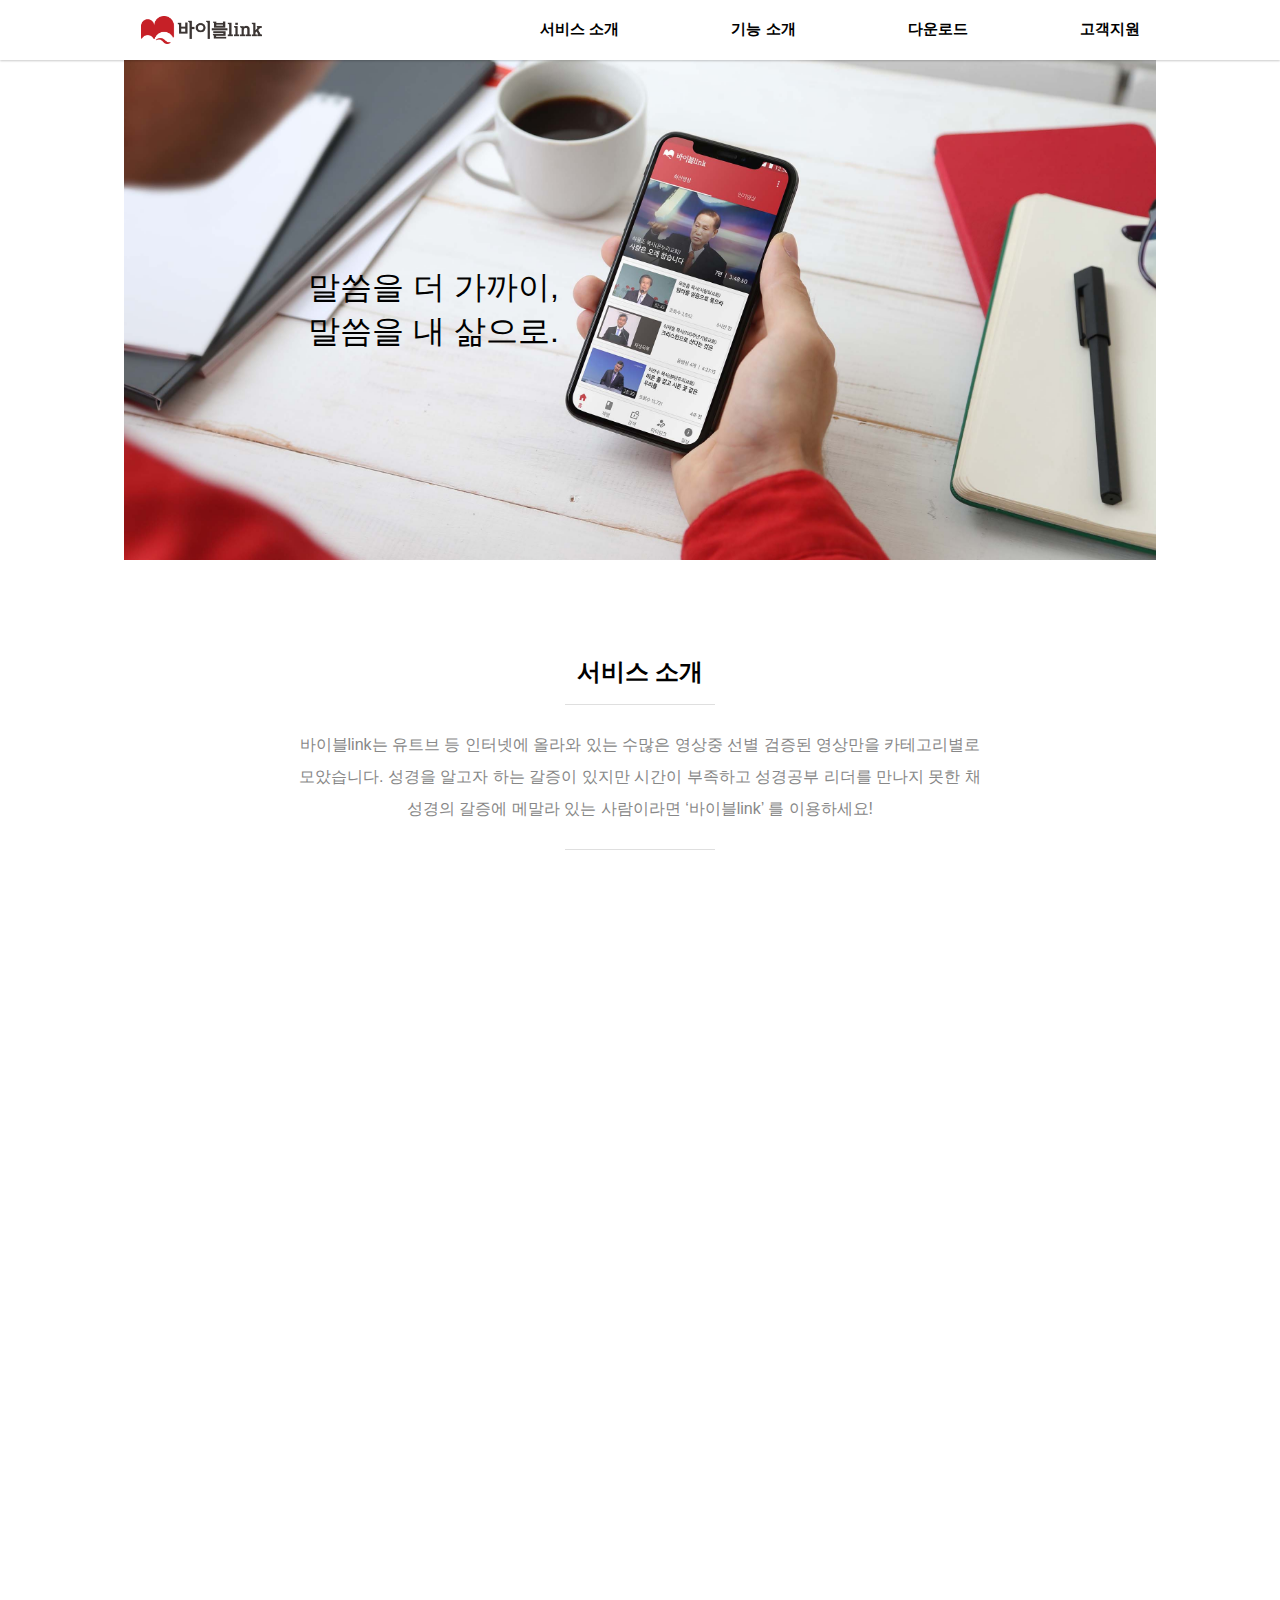
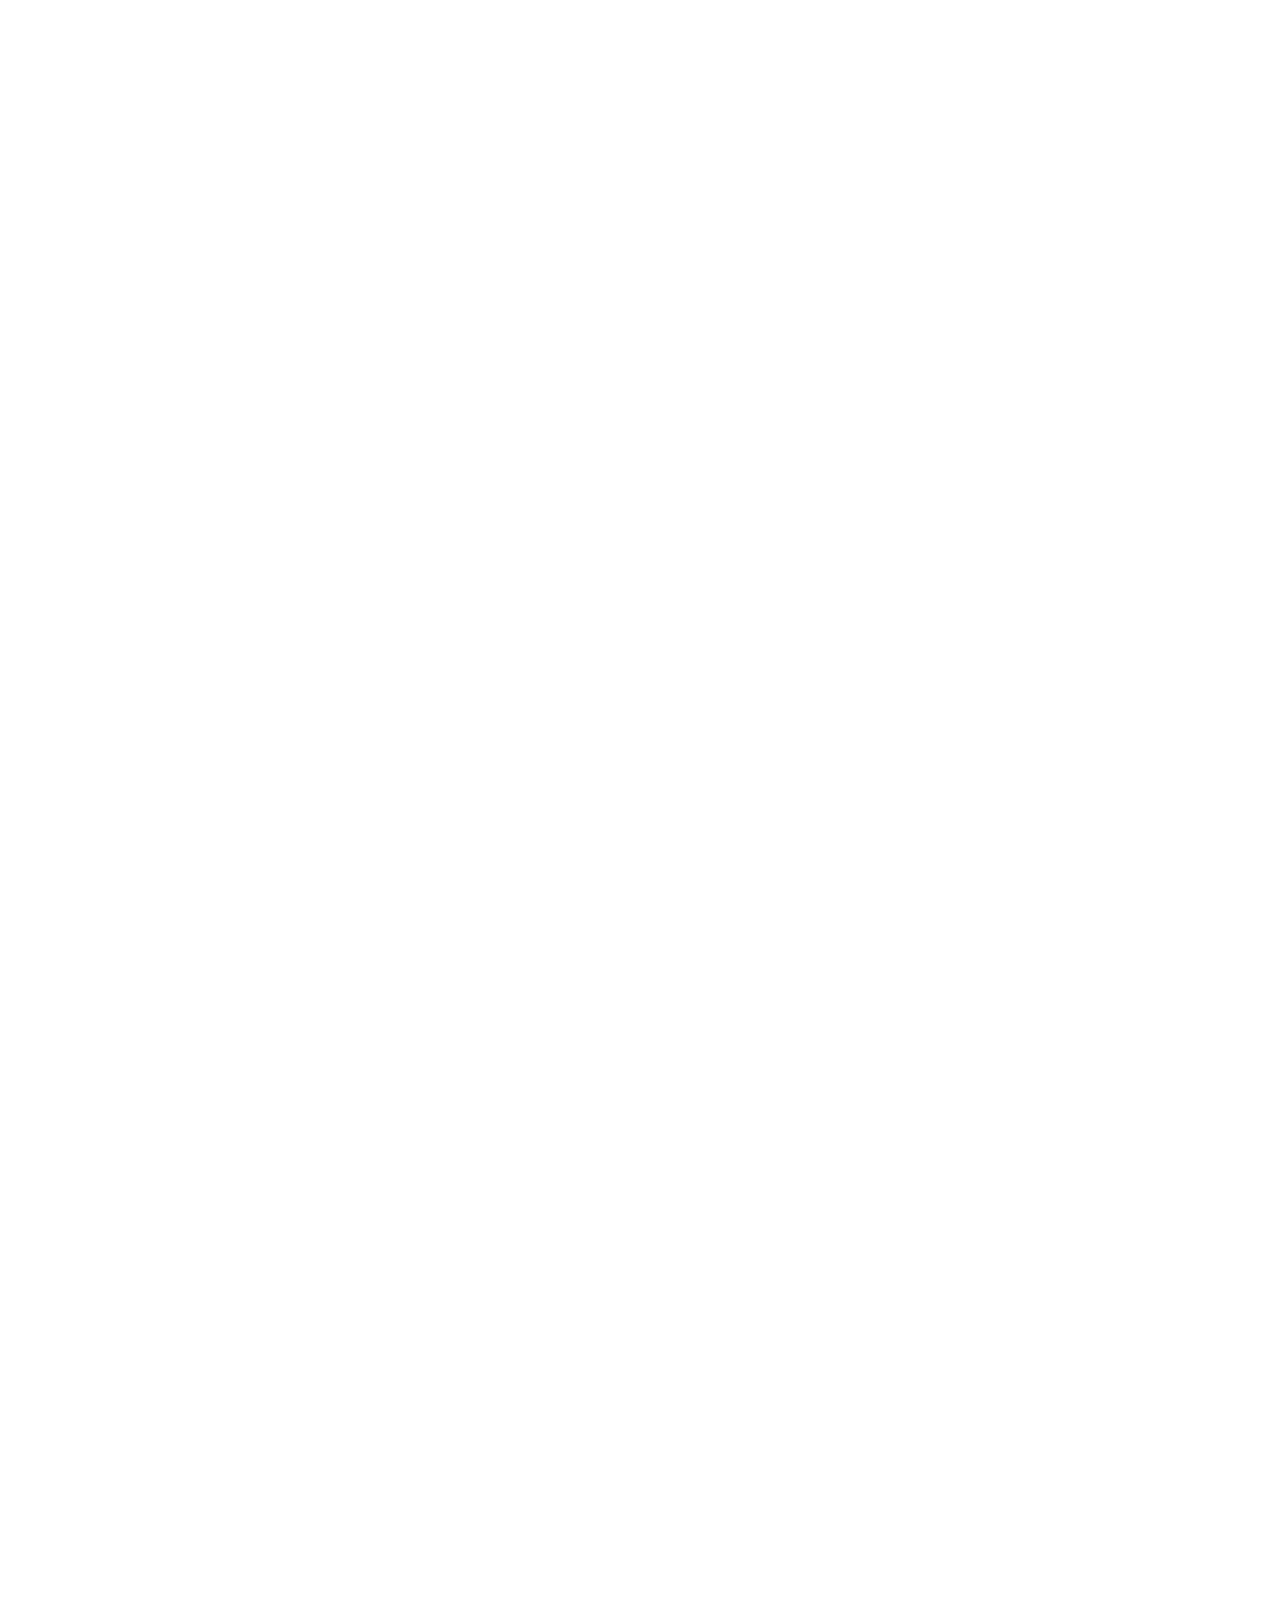
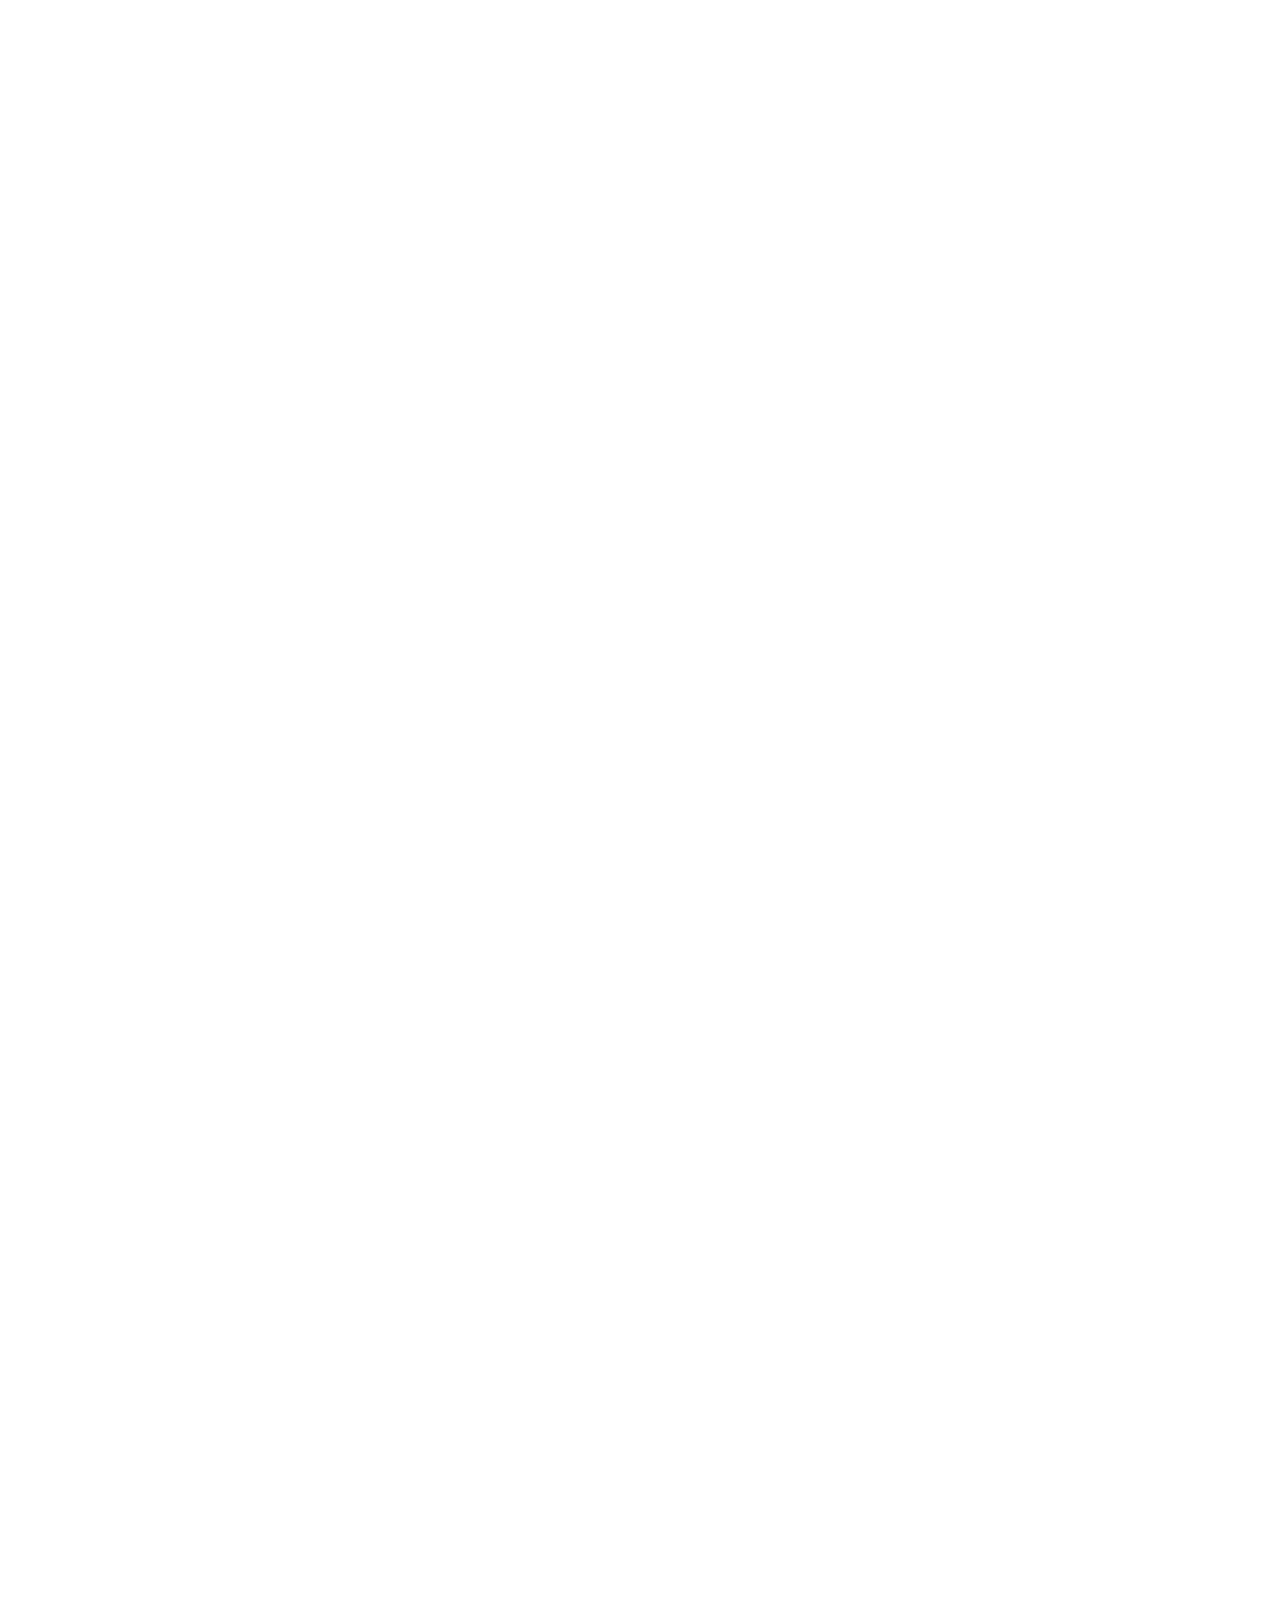
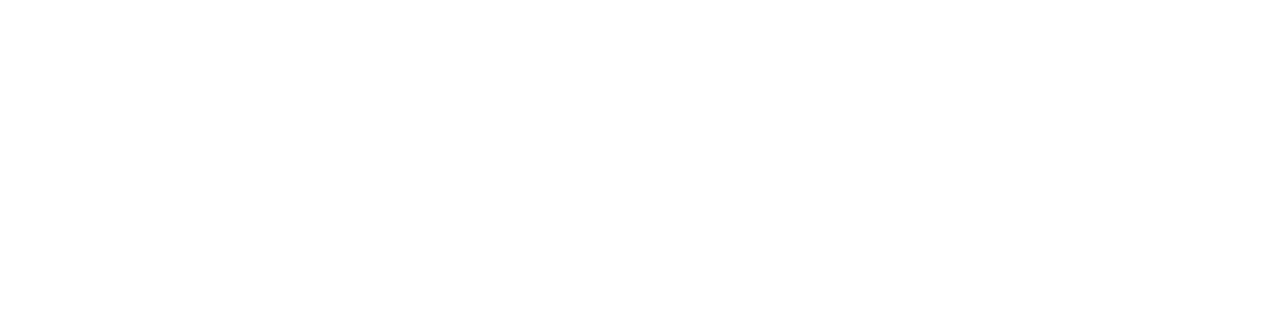
==== index.html @ bdcf8d93 "First Commit" ====
<!DOCTYPE html>
<html>
  <head>
    <meta charset="utf-8" />
    <meta http-equiv="X-UA-Compatible" content="IE=edge" />
    <title>BibleLink</title>
    <meta name="viewport" content="width=device-width, initial-scale=1" />
    <link rel="stylesheet" type="text/css" media="screen" href="res/main.css" />
    <script src="res/main.js"></script>
  </head>

  <body>
    <header>
      <nav>
        <div class="nav">
          <div class="logo-wrapper">
            <a href="index.html">
              <div class="logo"></div>
            </a>
          </div>
          <div class="menu-wrapper">
            <a href="#intr-title">
              <div class="tm m-intro">서비스 소개</div>
            </a>
            <a href="#fc-title">
              <div class="tm m-func">기능 소개</div>
            </a>
            <a href="#dn-title">
              <div class="tm m-down">다운로드</div>
            </a>
            <a href="#ft-container">
              <div class="tm m-sup">고객지원</div>
            </a>
          </div>
        </div>
      </nav>
    </header>
    <div class="bg-container">
      <div class="bg-symbol"></div>
      <div class="bg-type1"></div>
      <div class="bg-type2"></div>

      <main>
        <div class="space-nav"></div>
        <div id="sec-a">
          <div class="intr-img">
            <h1 class="main-msg">말씀을 더 가까이,<br />말씀을 내 삶으로.</h1>
          </div>
          <div class="intr-container">
            <h4 id="intr-title">서비스 소개</h4>
            <div class="line"></div>
            <p class="intr-dsc">
              바이블link는 유트브 등 인터넷에 올라와 있는 수많은 영상중 선별
              검증된 영상만을 카테고리별로 모았습니다. 성경을 알고자 하는 갈증이
              있지만 시간이 부족하고 성경공부 리더를 만나지 못한 채 성경의
              갈증에 메말라 있는 사람이라면 ‘바이블link’ 를 이용하세요!
            </p>
            <div class="line"></div>
          </div>
        </div>
        <div id="sec-b">
          <h4 id="fc-title">기능 소개</h4>
          <div class="line"></div>
          <div class="feat f-right">
            <div class="img-box left">
              <div class="img-wrapper">
                <div class="f1-img1"></div>
                <div class="f1-img2"></div>
              </div>
            </div>
            <div class="txt-box right">
              <div class="txt-wrapper">
                <h2 class="f-title">최신/인기 강좌</h2>
                <p class="f-dsc">
                  인기강좌와 추천강좌로<br />
                  관심 속 강좌를 한눈에 확인하세요!
                </p>
              </div>
            </div>
          </div>
          <div class="feat f-left">
            <div class="img-box right">
              <div class="img-wrapper">
                <div class="f2-img1"></div>
                <div class="f2-img2"></div>
              </div>
            </div>
            <div class="txt-box left">
              <div class="txt-wrapper">
                <h2 class="f-title">책별 강좌</h2>
                <p class="f-dsc">
                  나눠져 있던 강좌들을 책별 강좌를 통해<br />
                  조금 더 조직화된 방법으로 시청해 보세요!
                </p>
              </div>
            </div>
          </div>
          <div class="feat f-right">
            <div class="img-box left">
              <div class="img-wrapper">
                <div class="f3-img1"></div>
                <div class="f3-img2"></div>
              </div>
            </div>
            <div class="txt-box right">
              <div class="txt-wrapper">
                <h2 class="f-title">추천 도서</h2>
                <p class="f-dsc">
                  바이블link가 자신있게 추천하는 도서!<br />
                  더 깊고, 진한 묵상의 도구를 만나보세요.
                </p>
              </div>
            </div>
          </div>
          <div class="feat f-left">
            <div class="img-box right">
              <div class="img-wrapper">
                <div class="f4-img1"></div>
                <div class="f4-img2"></div>
              </div>
            </div>
            <div class="txt-box left">
              <div class="txt-wrapper">
                <h2 class="f-title">마이링크</h2>
                <p class="f-dsc">
                  내가 담은 강좌, 좋아하는 강좌, 시청했던 강좌.<br />
                  마이링크를 통해 체계적으로 관리하세요!
                </p>
              </div>
            </div>
          </div>
          <div class="feat f-right">
            <div class="img-box left">
              <div class="img-wrapper">
                <div class="f5-img1"></div>
                <div class="f5-img2"></div>
              </div>
            </div>
            <div class="txt-box right">
              <div class="txt-wrapper">
                <h2 class="f-title">행사·이벤트</h2>
                <p class="f-dsc">
                  정보에 게시되는 행사와 이벤트를 통해<br />
                  나눔과 섬김의 실천에 동참해 보세요!
                </p>
              </div>
            </div>
          </div>
        </div>
        <div id="sec-c">
          <div class="sc-container">
            <h4 id="dn-title">다운로드</h4>
            <div class="line"></div>
            <p class="dn-dsc">
              안드로이드폰 플레이스토어와 아이폰 앱스토어에서 바이블link를
              다운받으세요!
            </p>
            <div class="dn-btn-wrapper">
              <a class="dn-btn1" href=""></a>
              <a class="dn-btn2" href="#"></a>
            </div>
          </div>
        </div>
      </main>
      <footer>
        <div id="ft-container">
          <p class="copyright">
            © 2019 Biblelink Corporation. All rights reserved.
          </p>
          <div class="mn-policy">
            <a class="fmn security" href="#">보안</a>
            <a class="fmn leegal" href="#">법적 고지</a>
            <a class="fmn arivate" href="#">개인정보 보호</a>
          </div>
        </div>
      </footer>
    </div>
  </body>
</html>
---- res/main.css ----
* {
  margin: 0;
  padding: 0;
}

html,
body {
  overflow-x: hidden;
  width: 100vw;
  min-width: 320px;
  height: 100%;
  font-family: sans-serif;
  scroll-behavior: smooth;
}

div {
  display: block;
}

header {
  position: fixed;
  background-color: white;
  top: 0;
  right: 0;
  left: 0;
  z-index: 9999;
  display: block;
  margin: 0;
  width: 100%;
  height: auto;
}

nav {
  margin: 0 auto;
  max-width: 1032px;
  background-color: white;
}

main {
  display: block;
  margin: 0 auto;
  max-width: 1032px;
}

footer {
  max-width: 1032px;
  margin: 0 auto;
  height: 150px;
}

h4 {
  font-size: 1.5rem;
  font-weight: 800;
  text-align: center;
}

h2 {
  font-size: 1.8rem;
  font-weight: 400;
  text-align: center;
}

h1 {
  font-size: 2rem;
  font-weight: 100;
  text-align: center;
}

p {
  font-size: 1rem;
  text-align: center;
  color: #878787;
}

a {
  text-decoration: none;
  color: black;
}

@media screen and (min-width: 1071px) {
  header {
    box-shadow: 0px 1px 2px #00000035;
  }

  .bg-container {
    perspective: 1px;
    width: 100vw;
    overflow-x: hidden;
  }

  .nav {
    margin: 0 auto;
    display: flex;
    -webkit-box-pack: justify;
    -ms-flex-pack: justify;
    justify-content: center;
    height: 60px;
    width: 1000px;
    padding: 0 16px;
  }

  .logo-wrapper {
    width: 40%;
    padding: 16px 0;
  }

  .logo {
    height: 28px;
    background-image: url("../img/logo_hor.png");
    background-size: contain;
    background-repeat: no-repeat;
  }

  .menu-wrapper {
    display: flex;
    -webkit-box-pack: justify;
    -ms-flex-pack: justify;
    justify-content: space-between;
    width: 60%;
    height: 60px;
  }

  .tm {
    display: inline-block;
    padding: 20px 0;
    position: relative;
    font-size: 15px;
    font-weight: bold;
    color: black;
    z-index: 1;
  }

  .space-nav {
    box-sizing: border-box;
    border-top-width: 0px;
    padding-bottom: 0px;
    border-bottom-width: 6px;
    padding-top: 60px;
    height: auto;
  }

  .intr-img {
    display: flex;
    flex-direction: column;
    justify-content: center;
    background-image: url("../img/img_intro.jpg");
    background-position: center center;
    background-size: cover;
    background-repeat: no-repeat;
    width: 100%;
    height: 500px;
    z-index: -1;
  }

  .line {
    text-align: center;
    margin: 0 auto;
    width: 150px;
    height: 1px;
    background-color: #dfdfdf;
  }

  .main-msg {
    margin: 0 40% 0 0;
  }

  .intr-container {
    padding: 80px 0 150px;
    width: 100%;
    height: auto;
  }

  #intr-title {
    padding: 16px;
    font-size: 1.5rem;
  }

  .intr-dsc {
    color: #878787;
    max-width: 700px;
    width: 70%;
    margin: 0 auto;
    padding: 24px;
    line-height: 2rem;
  }

  #fc-title {
    padding: 16px;
    font-size: 1.5rem;
  }

  .feat {
    display: block;
    margin-bottom: 120px;
    padding: 0 60px;
    height: 500px;
  }

  .right {
    float: right;
  }

  .left {
    float: left;
  }

  .img-box {
    display: block;
    margin: 0 auto;
    padding-top: 24px;
    height: auto;
    width: 60%;
  }

  .img-wrapper {
    margin: 0 auto;
    display: -webkit-box;
    display: -ms-flexbox;
    display: flex;
    -webkit-box-orient: horizontal;
    -webkit-box-direction: normal;
    -ms-flex-direction: row;
    flex-direction: row;
    -ms-flex-wrap: wrap;
    flex-wrap: wrap;
    width: 90%;
  }

  .txt-box {
    display: flex;
    flex-direction: column;
    justify-content: center;
    width: 40%;
    height: 500px;
  }

  .txt-wrapper {
    width: 100%;
  }

  .f-title {
    width: 100%;
    font-size: 1.8rem;
    padding: 120px 0 8px;
  }

  .f-dsc {
    width: 100%;
    padding: 8px 0;
    line-height: 1.6rem;
  }

  .f1-img1 {
    background-image: url("../img/f1_img1.png");
    background-repeat: no-repeat;
    background-position: center center;
    background-size: contain;
    height: 500px;
    width: 50%;
    -webkit-filter: drop-shadow(0px 20px 15px #00000025);
    filter: drop-shadow(0px 20px 15px #00000025);
  }

  .f1-img2 {
    background-image: url("../img/f1_img2.png");
    background-repeat: no-repeat;
    background-position: center center;
    background-size: contain;
    height: 500px;
    width: 50%;
    -webkit-filter: drop-shadow(0px 20px 15px #00000025);
    filter: drop-shadow(0px 20px 15px #00000025);
  }

  .f2-img1 {
    background-image: url("../img/f2_img1.png");
    background-repeat: no-repeat;
    background-position: center center;
    background-size: contain;
    height: 500px;
    width: 50%;
    -webkit-filter: drop-shadow(0px 20px 15px #00000025);
    filter: drop-shadow(0px 20px 15px #00000025);
  }

  .f2-img2 {
    background-image: url("../img/f2_img2.png");
    background-repeat: no-repeat;
    background-position: center center;
    background-size: contain;
    height: 500px;
    width: 50%;
    -webkit-filter: drop-shadow(0px 20px 15px #00000025);
    filter: drop-shadow(0px 20px 15px #00000025);
  }

  .f3-img1 {
    background-image: url("../img/f3_img1.png");
    background-repeat: no-repeat;
    background-position: center center;
    background-size: contain;
    height: 500px;
    width: 50%;
    -webkit-filter: drop-shadow(0px 20px 15px #00000025);
    filter: drop-shadow(0px 20px 15px #00000025);
  }

  .f3-img2 {
    background-image: url("../img/f3_img2.png");
    background-repeat: no-repeat;
    background-position: center center;
    background-size: contain;
    height: 500px;
    width: 50%;
    -webkit-filter: drop-shadow(0px 20px 15px #00000025);
    filter: drop-shadow(0px 20px 15px #00000025);
  }

  .f4-img1 {
    background-image: url("../img/f4_img1.png");
    background-repeat: no-repeat;
    background-position: center center;
    background-size: contain;
    height: 500px;
    width: 50%;
    -webkit-filter: drop-shadow(0px 20px 15px #00000025);
    filter: drop-shadow(0px 20px 15px #00000025);
  }

  .f4-img2 {
    background-image: url("../img/f4_img2.png");
    background-repeat: no-repeat;
    background-position: center center;
    background-size: contain;
    height: 500px;
    width: 50%;
    -webkit-filter: drop-shadow(0px 20px 15px #00000025);
    filter: drop-shadow(0px 20px 15px #00000025);
  }

  .f5-img1 {
    background-image: url("../img/f5_img1.png");
    background-repeat: no-repeat;
    background-position: center center;
    background-size: contain;
    height: 500px;
    width: 50%;
    -webkit-filter: drop-shadow(0px 20px 15px #00000025);
    filter: drop-shadow(0px 20px 15px #00000025);
  }

  .f5-img2 {
    background-image: url("../img/f5_img2.png");
    background-repeat: no-repeat;
    background-position: center center;
    background-size: contain;
    height: 500px;
    width: 50%;
    -webkit-filter: drop-shadow(0px 20px 15px #00000025);
    filter: drop-shadow(0px 20px 15px #00000025);
  }

  #sec-c {
    display: flex;
    flex-direction: column;
    justify-content: center;
    background-image: url("../img/img_dn.jpg");
    background-position: center center;
    background-size: cover;
    background-repeat: no-repeat;
    width: 100%;
    height: 800px;
    z-index: -1;
  }

  .sc-container {
    width: 100%;
    height: auto;
  }

  #dn-title {
    padding: 16px;
  }

  .dn-dsc {
    padding: 24px;
  }

  .dn-btn-wrapper {
    display: -webkit-box;
    display: -ms-flexbox;
    display: flex;
    -webkit-box-orient: horizontal;
    -webkit-box-direction: normal;
    -ms-flex-direction: row;
    flex-direction: row;
    -ms-flex-wrap: wrap;
    flex-wrap: wrap;
    padding: 16px;
    justify-content: center;
  }

  .dn-btn1 {
    background-image: url("../img/btn_dnapp_android.png");
    background-position: center center;
    background-size: contain;
    background-repeat: no-repeat;
    width: 180px;
    height: 54px;
    margin: 12px;
  }

  .dn-btn2 {
    background-image: url("../img/btn_dnapp_ios.png");
    background-position: center center;
    background-size: contain;
    background-repeat: no-repeat;
    width: 180px;
    height: 54px;
    margin: 12px;
  }

  #ft-container {
    margin: 0 auto;
    display: -webkit-box;
    display: -ms-flexbox;
    display: flex;
    -webkit-box-orient: horizontal;
    -webkit-box-direction: normal;
    -ms-flex-direction: row;
    flex-direction: row;
    -ms-flex-wrap: wrap;
    flex-wrap: wrap;
    margin: 16px;
  }

  .copyright {
    width: 50%;
    text-align: left;
    font-size: 0.8rem;
  }

  .mn-policy {
    display: -webkit-box;
    display: -ms-flexbox;
    display: flex;
    justify-content: flex-end;
    -webkit-box-orient: horizontal;
    -webkit-box-direction: normal;
    -ms-flex-direction: row;
    flex-direction: row;
    -ms-flex-wrap: wrap;
    flex-wrap: wrap;
    width: 50%;
  }

  .mn-policy > a {
    text-decoration: none;
    color: #878787;
  }

  .fmn {
    margin: 0 0 0 50px;
    font-size: 0.8rem;
  }

  .bg-symbol {
    position: absolute;
    top: 900px;
    left: -12%;
    background-image: url("../img/bg_symbol.png");
    background-position: center center;
    background-size: contain;
    background-repeat: no-repeat;
    width: 100%;
    height: 80vh;
  }

  .bg-type1 {
    position: absolute;
    top: 2200px;
    right: -5%;
    background-image: url("../img/bg_type1.png");
    background-position: center center;
    background-size: contain;
    background-repeat: no-repeat;
    width: 80%;
    height: 35vh;
  }

  .bg-type2 {
    position: absolute;
    top: 3270px;
    left: 0;
    background-image: url("../img/bg_type2.png");
    background-position: center center;
    background-size: contain;
    background-repeat: no-repeat;
    width: 60%;
    height: 30vh;
  }
}

@media screen and (min-width: 761px) and (max-width: 1070px) {
  header {
    box-shadow: 0px 1px 2px #00000035;
  }

  .bg-container {
    perspective: 1px;
    width: 100vw;
    overflow-x: hidden;
  }

  .nav {
    display: flex;
    -webkit-box-pack: justify;
    -ms-flex-pack: justify;
    height: 60px;
    width: 95vw;
    padding: 0 16px;
  }

  .logo-wrapper {
    width: 40%;
    padding: 16px 0;
  }

  .logo {
    height: 28px;
    background-image: url("../img/logo_hor.png");
    background-size: contain;
    background-repeat: no-repeat;
  }

  .menu-wrapper {
    display: flex;
    -webkit-box-pack: justify;
    -ms-flex-pack: justify;
    justify-content: space-between;
    width: 60%;
    height: 60px;
  }

  .tm {
    display: inline-block;
    padding: 21px 0;
    position: relative;
    font-size: 13px;
    font-weight: bold;
    color: black;
    z-index: 1;
  }

  .space-nav {
    box-sizing: border-box;
    border-top-width: 0px;
    padding-bottom: 0px;
    border-bottom-width: 6px;
    padding-top: 60px;
    height: auto;
  }

  .intr-img {
    display: flex;
    flex-direction: column;
    justify-content: center;
    background-image: url("../img/img_intro.jpg");
    background-position: center center;
    background-size: cover;
    background-repeat: no-repeat;
    width: 100%;
    height: 400px;
    z-index: -1;
  }

  .line {
    text-align: center;
    margin: 0 auto;
    width: 150px;
    height: 1px;
    background-color: #dfdfdf;
  }

  .main-msg {
    font-size: 1.75rem;
    margin: 0 40% 0 0;
  }

  .intr-container {
    padding: 60px 0 120px;
    width: 100%;
    height: auto;
  }

  #intr-title {
    padding: 16px;
    font-size: 1.3rem;
  }

  .intr-dsc {
    color: #878787;
    width: 70%;
    margin: 0 auto;
    padding: 24px;
    font-size: 0.95rem;
    line-height: 1.8rem;
  }

  #fc-title {
    padding: 24px 0 8px;
    font-size: 1.3rem;
  }

  .feat {
    display: block;
    margin-bottom: 30px;
    padding: 0 30px;
    height: 500px;
  }

  .right {
    float: right;
  }

  .left {
    float: left;
  }

  .img-box {
    display: block;
    margin: 0 auto;
    padding-top: 24px;
    height: auto;
    width: 55%;
  }

  .img-wrapper {
    margin: 0 auto;
    display: -webkit-box;
    display: -ms-flexbox;
    display: flex;
    -webkit-box-orient: horizontal;
    -webkit-box-direction: normal;
    -ms-flex-direction: row;
    flex-direction: row;
    -ms-flex-wrap: wrap;
    flex-wrap: wrap;
    width: 90%;
  }

  .txt-box {
    display: flex;
    flex-direction: column;
    justify-content: center;
    width: 45%;
    height: 500px;
  }

  .txt-wrapper {
    width: 100%;
  }

  .f-title {
    width: 100%;
    font-size: 1.65rem;
    padding: 60px 0 8px;
  }

  .f-dsc {
    width: 100%;
    font-size: 0.9rem;
    padding: 8px 0;
    line-height: 1.5rem;
  }

  .f1-img1 {
    background-image: url("../img/f1_img1.png");
    background-repeat: no-repeat;
    background-position: center center;
    background-size: contain;
    height: 400px;
    width: 50%;
    -webkit-filter: drop-shadow(0px 20px 15px #00000025);
    filter: drop-shadow(0px 20px 15px #00000025);
  }

  .f1-img2 {
    background-image: url("../img/f1_img2.png");
    background-repeat: no-repeat;
    background-position: center center;
    background-size: contain;
    height: 400px;
    width: 50%;
    -webkit-filter: drop-shadow(0px 20px 15px #00000025);
    filter: drop-shadow(0px 20px 15px #00000025);
  }

  .f2-img1 {
    background-image: url("../img/f2_img1.png");
    background-repeat: no-repeat;
    background-position: center center;
    background-size: contain;
    height: 400px;
    width: 50%;
    -webkit-filter: drop-shadow(0px 20px 15px #00000025);
    filter: drop-shadow(0px 20px 15px #00000025);
  }

  .f2-img2 {
    background-image: url("../img/f2_img2.png");
    background-repeat: no-repeat;
    background-position: center center;
    background-size: contain;
    height: 400px;
    width: 50%;
    -webkit-filter: drop-shadow(0px 20px 15px #00000025);
    filter: drop-shadow(0px 20px 15px #00000025);
  }

  .f3-img1 {
    background-image: url("../img/f3_img1.png");
    background-repeat: no-repeat;
    background-position: center center;
    background-size: contain;
    height: 400px;
    width: 50%;
    -webkit-filter: drop-shadow(0px 20px 15px #00000025);
    filter: drop-shadow(0px 20px 15px #00000025);
  }

  .f3-img2 {
    background-image: url("../img/f3_img2.png");
    background-repeat: no-repeat;
    background-position: center center;
    background-size: contain;
    height: 400px;
    width: 50%;
    -webkit-filter: drop-shadow(0px 20px 15px #00000025);
    filter: drop-shadow(0px 20px 15px #00000025);
  }

  .f4-img1 {
    background-image: url("../img/f4_img1.png");
    background-repeat: no-repeat;
    background-position: center center;
    background-size: contain;
    height: 400px;
    width: 50%;
    -webkit-filter: drop-shadow(0px 20px 15px #00000025);
    filter: drop-shadow(0px 20px 15px #00000025);
  }

  .f4-img2 {
    background-image: url("../img/f4_img2.png");
    background-repeat: no-repeat;
    background-position: center center;
    background-size: contain;
    height: 400px;
    width: 50%;
    -webkit-filter: drop-shadow(0px 20px 15px #00000025);
    filter: drop-shadow(0px 20px 15px #00000025);
  }

  .f5-img1 {
    background-image: url("../img/f5_img1.png");
    background-repeat: no-repeat;
    background-position: center center;
    background-size: contain;
    height: 400px;
    width: 50%;
    -webkit-filter: drop-shadow(0px 20px 15px #00000025);
    filter: drop-shadow(0px 20px 15px #00000025);
  }

  .f5-img2 {
    background-image: url("../img/f5_img2.png");
    background-repeat: no-repeat;
    background-position: center center;
    background-size: contain;
    height: 400px;
    width: 50%;
    -webkit-filter: drop-shadow(0px 20px 15px #00000025);
    filter: drop-shadow(0px 20px 15px #00000025);
  }

  #sec-c {
    display: flex;
    flex-direction: column;
    justify-content: center;
    background-image: url("../img/img_dn.jpg");
    background-position: center center;
    background-size: cover;
    background-repeat: no-repeat;
    width: 100%;
    height: 800px;
    z-index: -1;
  }

  .sc-container {
    width: 100%;
    height: auto;
  }

  #dn-title {
    padding: 16px;
    font-size: 1.3rem;
  }

  .dn-dsc {
    padding: 24px;
    font-size: 0.95rem;
  }

  .dn-btn-wrapper {
    display: -webkit-box;
    display: -ms-flexbox;
    display: flex;
    -webkit-box-orient: horizontal;
    -webkit-box-direction: normal;
    -ms-flex-direction: row;
    flex-direction: row;
    -ms-flex-wrap: wrap;
    flex-wrap: wrap;
    padding: 16px;
    justify-content: center;
  }

  .dn-btn1 {
    background-image: url("../img/btn_dnapp_android.png");
    background-position: center center;
    background-size: contain;
    background-repeat: no-repeat;
    width: 165px;
    height: 48px;
    margin: 9px;
  }

  .dn-btn2 {
    background-image: url("../img/btn_dnapp_ios.png");
    background-position: center center;
    background-size: contain;
    background-repeat: no-repeat;
    width: 165px;
    height: 48px;
    margin: 9px;
  }

  #ft-container {
    margin: 0 auto;
    display: -webkit-box;
    display: -ms-flexbox;
    display: flex;
    -webkit-box-orient: horizontal;
    -webkit-box-direction: normal;
    -ms-flex-direction: row;
    flex-direction: row;
    -ms-flex-wrap: wrap;
    flex-wrap: wrap;
    margin: 16px;
  }

  .copyright {
    width: 50%;
    text-align: left;
    font-size: 0.8rem;
  }

  .mn-policy {
    display: -webkit-box;
    display: -ms-flexbox;
    display: flex;
    justify-content: flex-end;
    -webkit-box-orient: horizontal;
    -webkit-box-direction: normal;
    -ms-flex-direction: row;
    flex-direction: row;
    -ms-flex-wrap: wrap;
    flex-wrap: wrap;
    width: 50%;
  }

  .mn-policy > a {
    text-decoration: none;
    color: #878787;
  }

  .fmn {
    margin: 0 0 0 50px;
    font-size: 0.8rem;
  }

  .bg-symbol {
    position: absolute;
    top: 750px;
    left: -12%;
    background-image: url("../img/bg_symbol.png");
    background-position: center center;
    background-size: contain;
    background-repeat: no-repeat;
    width: 100%;
    height: 70vh;
  }

  .bg-type1 {
    position: absolute;
    top: 1820px;
    right: -5%;
    background-image: url("../img/bg_type1.png");
    background-position: center center;
    background-size: contain;
    background-repeat: no-repeat;
    width: 80%;
    height: 35vh;
  }

  .bg-type2 {
    position: absolute;
    top: 2780px;
    left: 0;
    background-image: url("../img/bg_type2.png");
    background-position: center center;
    background-size: contain;
    background-repeat: no-repeat;
    width: 60%;
    height: 30vh;
  }
}

@media screen and (max-width: 760px) {
  body {
    width: 100vw;
    height: auto;
    overflow-x: hidden;
  }

  header {
    width: 100vw;
    box-shadow: 0px 1px 2px #00000035;
  }

  .bg-container {
    perspective: 1px;
    width: 100vw;
    overflow-x: hidden;
  }

  .nav {
    display: block;
    height: 44px;
    width: 100%;
    padding: 50px 0 0 0;
  }

  .logo-wrapper {
    position: absolute;
    display: block;
    width: 110px;
    top: 0;
    left: 50%;
    margin-left: -55px;
    padding: 20px 0 8px 0;
    text-align: center;
    z-index: 1;
  }

  .logo {
    height: 24px;
    background-image: url("../img/logo_hor.png");
    background-size: contain;
    background-repeat: no-repeat;
    background-position: center center;
  }

  .menu-wrapper {
    margin: 0 auto;
    display: flex;
    -webkit-box-pack: justify;
    -ms-flex-pack: justify;
    justify-content: space-around;
    width: 100%;
  }

  .tm {
    display: inline-block;
    padding: 12px 0;
    position: relative;
    font-size: 12px;
    font-weight: bold;
    color: black;
    z-index: 1;
  }

  .space-nav {
    box-sizing: border-box;
    border-top-width: 0px;
    padding-bottom: 0px;
    border-bottom-width: 6px;
    padding-top: 94px;
    height: auto;
  }

  .intr-img {
    display: flex;
    flex-direction: column;
    justify-content: center;
    background-image: url("../img/img_intro.jpg");
    background-position: 30%;
    background-size: cover;
    background-repeat: no-repeat;
    width: 100%;
    height: 300px;
    z-index: -1;
  }

  .main-msg {
    font-size: 1.2rem;
    margin: 0 40% 0 0;
  }

  .intr-container {
    padding: 60px 0;
    width: 100%;
    height: auto;
  }

  #intr-title {
    padding: 16px;
    font-size: 1.2rem;
  }

  .line {
    text-align: center;
    margin: 0 auto;
    width: 120px;
    height: 1px;
    background-color: #dfdfdf;
  }

  .intr-dsc {
    color: #878787;
    width: 65%;
    margin: 0 auto;
    padding: 24px;
    font-size: 0.8rem;
    line-height: 1.5rem;
  }

  #sec-b {
    padding: 60px 0;
  }

  #fc-title {
    padding: 16px;
    font-size: 1.2rem;
  }

  .img-box {
    display: flex;
    -webkit-box-pack: justify;
    -ms-flex-pack: justify;
    justify-content: center;
    padding-top: 24px;
    height: auto;
    width: 100%;
    margin-bottom: 30px;
  }

  .img-wrapper {
    display: -webkit-box;
    display: -ms-flexbox;
    display: flex;
    -webkit-box-orient: horizontal;
    -webkit-box-direction: normal;
    -ms-flex-direction: row;
    flex-direction: row;
    -ms-flex-wrap: wrap;
    flex-wrap: wrap;
    width: 90%;
  }

  .txt-box {
    margin-bottom: 70px;
  }

  .f-title {
    font-size: 1.5rem;
    display: block;
    padding: 24px 0 8px;
  }

  .f-dsc {
    font-size: 0.8rem;
    display: block;
    padding: 8px 0;
    line-height: 1.3rem;
  }

  .f1-img1 {
    background-image: url("../img/f1_img1.png");
    background-repeat: no-repeat;
    background-position: center center;
    background-size: contain;
    height: 360px;
    width: 50%;
    -webkit-filter: drop-shadow(0px 20px 15px #00000025);
    filter: drop-shadow(0px 20px 15px #00000025);
  }

  .f1-img2 {
    background-image: url("../img/f1_img2.png");
    background-repeat: no-repeat;
    background-position: center center;
    background-size: contain;
    height: 360px;
    width: 50%;
    -webkit-filter: drop-shadow(0px 20px 15px #00000025);
    filter: drop-shadow(0px 20px 15px #00000025);
  }

  .f2-img1 {
    background-image: url("../img/f2_img1.png");
    background-repeat: no-repeat;
    background-position: center center;
    background-size: contain;
    height: 360px;
    width: 50%;
    -webkit-filter: drop-shadow(0px 20px 15px #00000025);
    filter: drop-shadow(0px 20px 15px #00000025);
  }

  .f2-img2 {
    background-image: url("../img/f2_img2.png");
    background-repeat: no-repeat;
    background-position: center center;
    background-size: contain;
    height: 360px;
    width: 50%;
    -webkit-filter: drop-shadow(0px 20px 15px #00000025);
    filter: drop-shadow(0px 20px 15px #00000025);
  }

  .f3-img1 {
    background-image: url("../img/f3_img1.png");
    background-repeat: no-repeat;
    background-position: center center;
    background-size: contain;
    height: 360px;
    width: 50%;
    -webkit-filter: drop-shadow(0px 20px 15px #00000025);
    filter: drop-shadow(0px 20px 15px #00000025);
  }

  .f3-img2 {
    background-image: url("../img/f3_img2.png");
    background-repeat: no-repeat;
    background-position: center center;
    background-size: contain;
    height: 360px;
    width: 50%;
    -webkit-filter: drop-shadow(0px 20px 15px #00000025);
    filter: drop-shadow(0px 20px 15px #00000025);
  }

  .f4-img1 {
    background-image: url("../img/f4_img1.png");
    background-repeat: no-repeat;
    background-position: center center;
    background-size: contain;
    height: 360px;
    width: 50%;
    -webkit-filter: drop-shadow(0px 20px 15px #00000025);
    filter: drop-shadow(0px 20px 15px #00000025);
  }

  .f4-img2 {
    background-image: url("../img/f4_img2.png");
    background-repeat: no-repeat;
    background-position: center center;
    background-size: contain;
    height: 360px;
    width: 50%;
    -webkit-filter: drop-shadow(0px 20px 15px #00000025);
    filter: drop-shadow(0px 20px 15px #00000025);
  }

  .f5-img1 {
    background-image: url("../img/f5_img1.png");
    background-repeat: no-repeat;
    background-position: center center;
    background-size: contain;
    height: 360px;
    width: 50%;
    -webkit-filter: drop-shadow(0px 20px 15px #00000025);
    filter: drop-shadow(0px 20px 15px #00000025);
  }

  .f5-img2 {
    background-image: url("../img/f5_img2.png");
    background-repeat: no-repeat;
    background-position: center center;
    background-size: contain;
    height: 360px;
    width: 50%;
    -webkit-filter: drop-shadow(0px 20px 15px #00000025);
    filter: drop-shadow(0px 20px 15px #00000025);
  }

  #sec-c {
    display: flex;
    flex-direction: column;
    justify-content: center;
    align-items: center;
    background-image: url("../img/img_dn.jpg");
    background-position: center center;
    background-size: cover;
    background-repeat: no-repeat;
    width: 100%;
    height: 800px;
    z-index: -1;
  }

  .sc-container {
    width: 100%;
    height: auto;
  }

  #dn-title {
    padding: 16px;
    font-size: 1.2rem;
  }

  .dn-dsc {
    font-size: 0.8rem;
    padding: 24px 50px;
  }

  .dn-btn-wrapper {
    display: -webkit-box;
    display: -ms-flexbox;
    display: flex;
    -webkit-box-orient: vertical;
    -webkit-box-direction: normal;
    -ms-flex-direction: column;
    flex-direction: column;
    -ms-flex-wrap: wrap;
    flex-wrap: wrap;
    padding: 8px 0 0;
    align-items: center;
  }

  .dn-btn1 {
    background-image: url("../img/btn_dnapp_android.png");
    background-position: center center;
    background-size: contain;
    background-repeat: no-repeat;
    width: 150px;
    height: 44px;
    margin: 6px;
  }

  .dn-btn2 {
    background-image: url("../img/btn_dnapp_ios.png");
    background-position: center center;
    background-size: contain;
    background-repeat: no-repeat;
    width: 150px;
    height: 44px;
    margin: 6px;
  }

  #ft-container {
    margin: 0 auto;
    display: -webkit-box;
    display: -ms-flexbox;
    display: flex;
    -webkit-box-orient: vertical;
    -webkit-box-direction: normal;
    -ms-flex-direction: column;
    flex-direction: column;
    -ms-flex-wrap: wrap;
    flex-wrap: wrap;
    margin: 16px;
  }

  .copyright {
    width: 100%;
    text-align: center;
    font-size: 0.8rem;
  }

  .mn-policy {
    display: -webkit-box;
    display: -ms-flexbox;
    display: flex;
    justify-content: center;
    -webkit-box-orient: horizontal;
    -webkit-box-direction: normal;
    -ms-flex-direction: row;
    flex-direction: row;
    -ms-flex-wrap: wrap;
    flex-wrap: wrap;
    width: 100%;
  }

  .mn-policy > a {
    text-decoration: none;
    color: #878787;
  }

  .fmn {
    margin: 8px 12px;
    font-size: 0.8rem;
  }

  .bg-symbol {
    position: absolute;
    top: 450px;
    left: -80%;
    background-image: url("../img/bg_symbol.png");
    background-position: center center;
    background-size: contain;
    background-repeat: no-repeat;
    width: 200%;
    height: 60vh;
  }

  .bg-type1 {
    position: absolute;
    top: 1850px;
    right: -20%;
    background-image: url("../img/bg_type1.png");
    background-position: center center;
    background-size: contain;
    background-repeat: no-repeat;
    width: 120%;
    height: 70vh;
  }

  .bg-type2 {
    position: absolute;
    top: 3080px;
    left: -5%;
    background-image: url("../img/bg_type2.png");
    background-position: center center;
    background-size: contain;
    background-repeat: no-repeat;
    width: 100%;
    height: 60vh;
  }
}
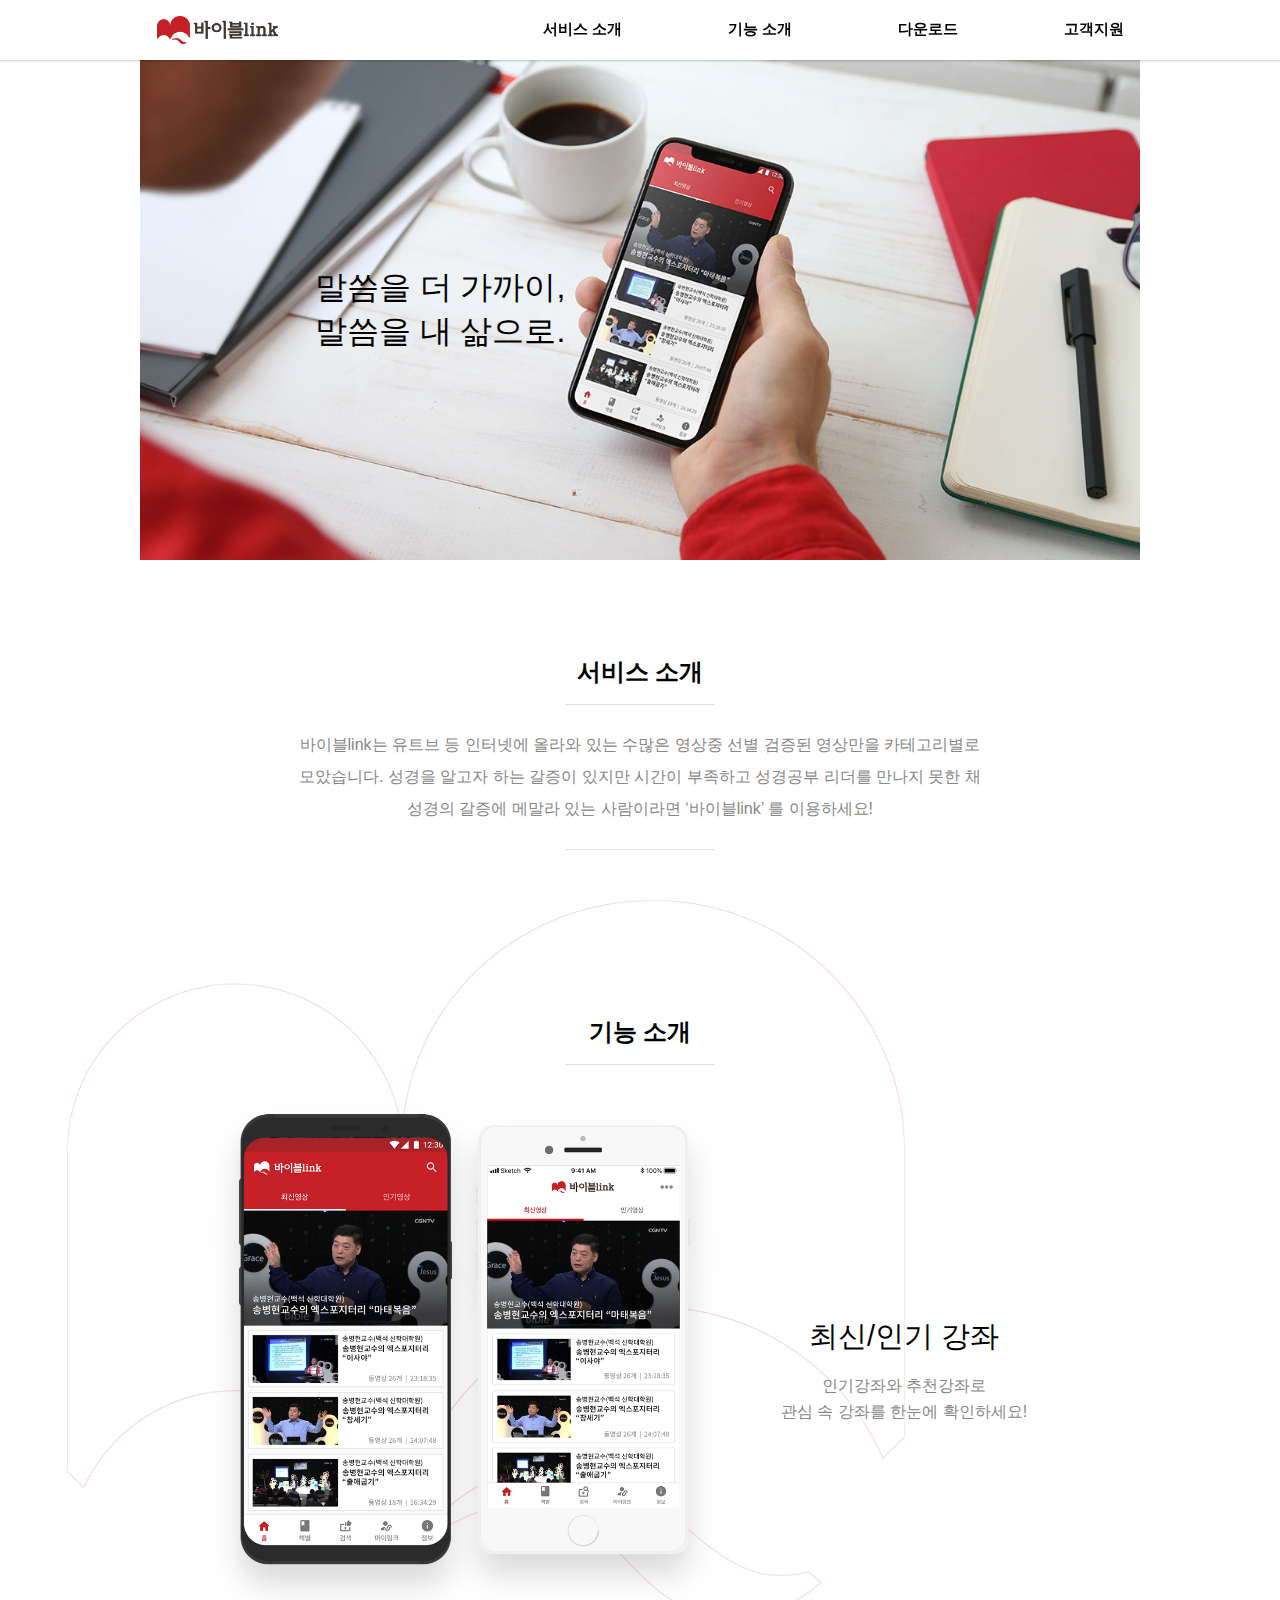
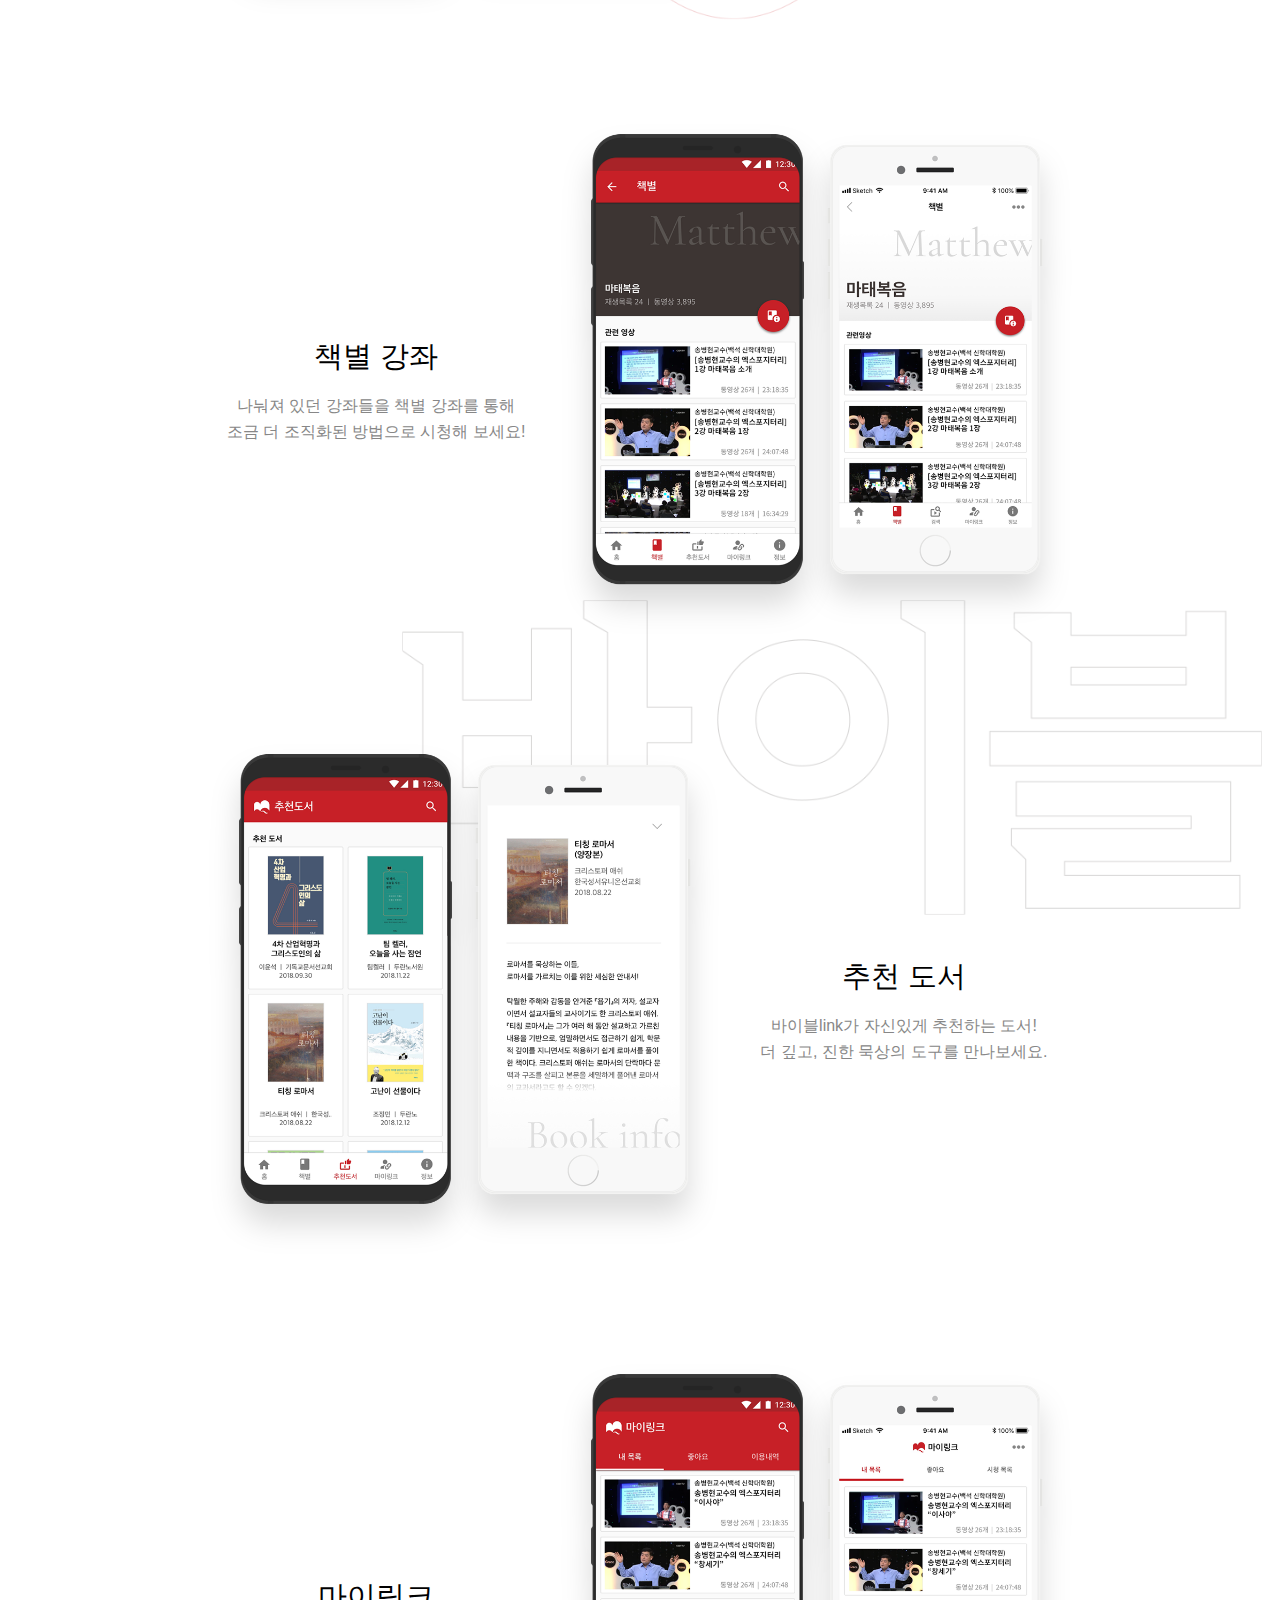
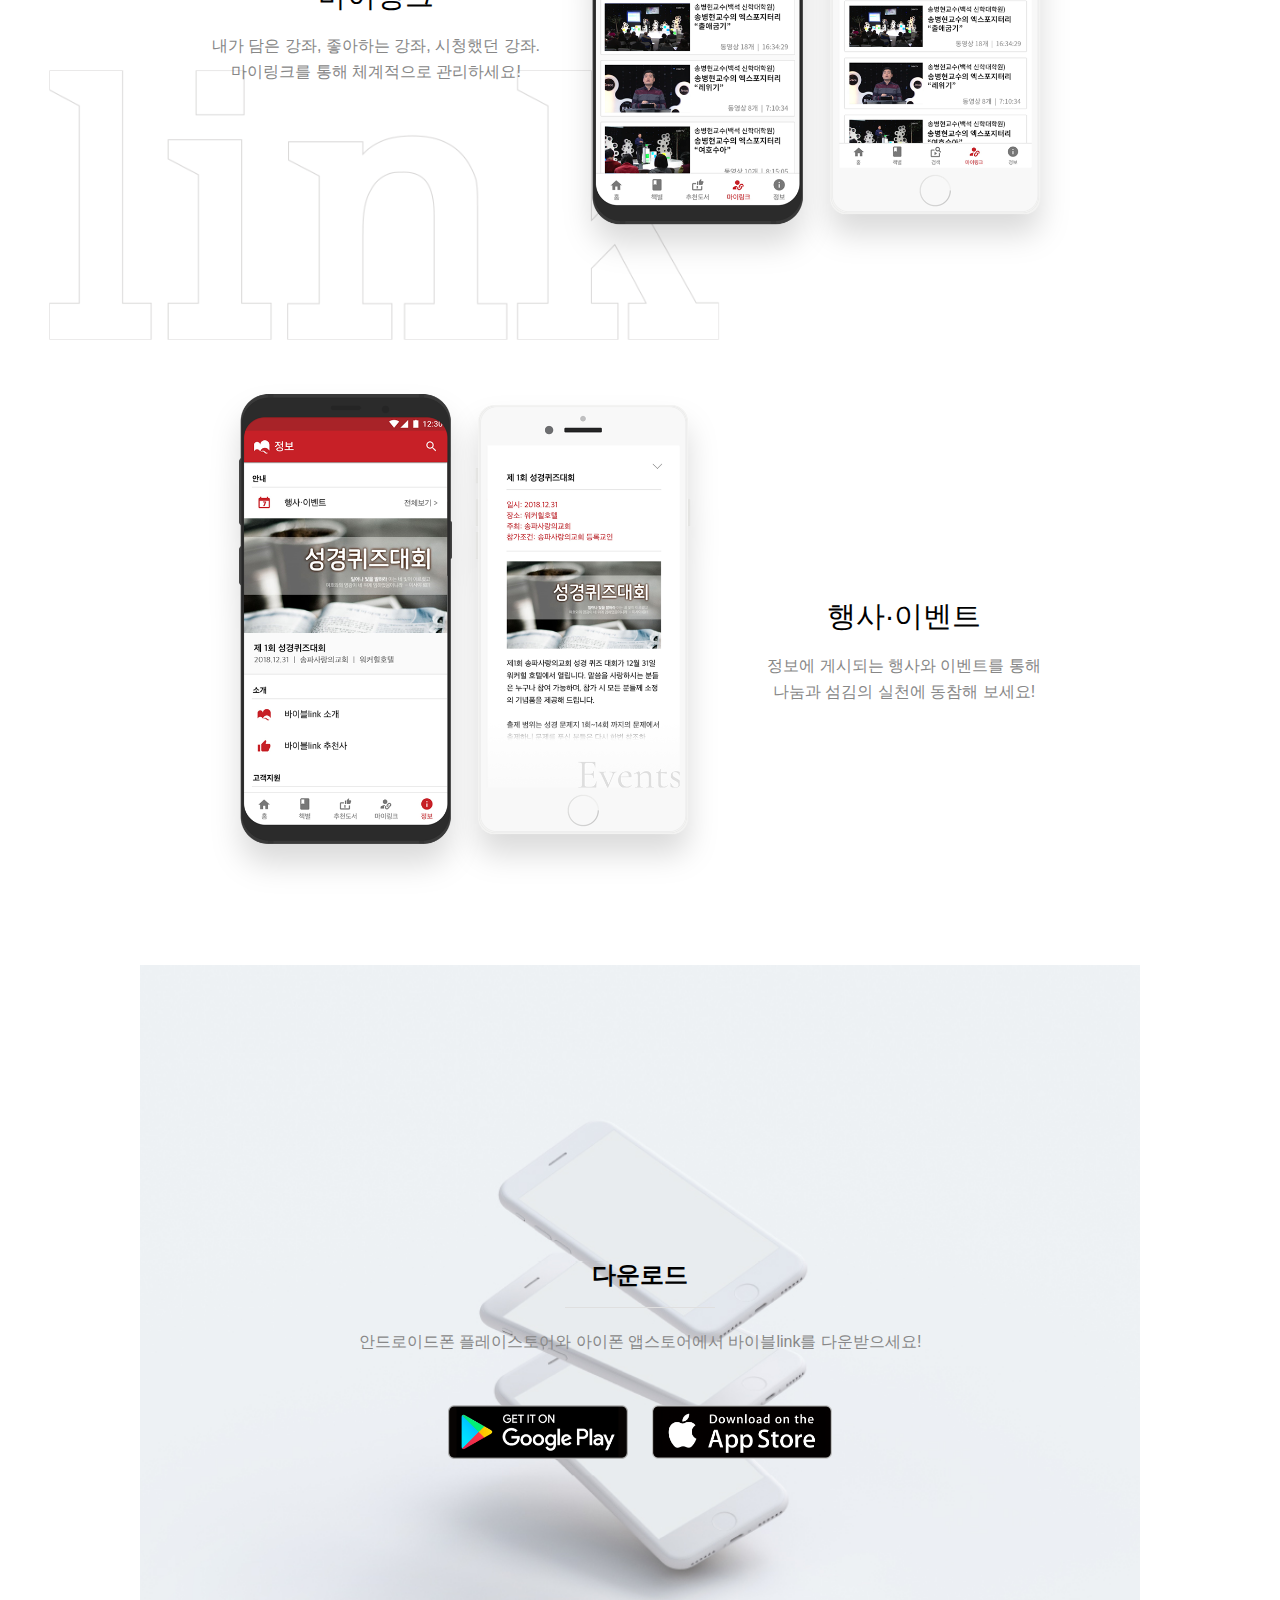
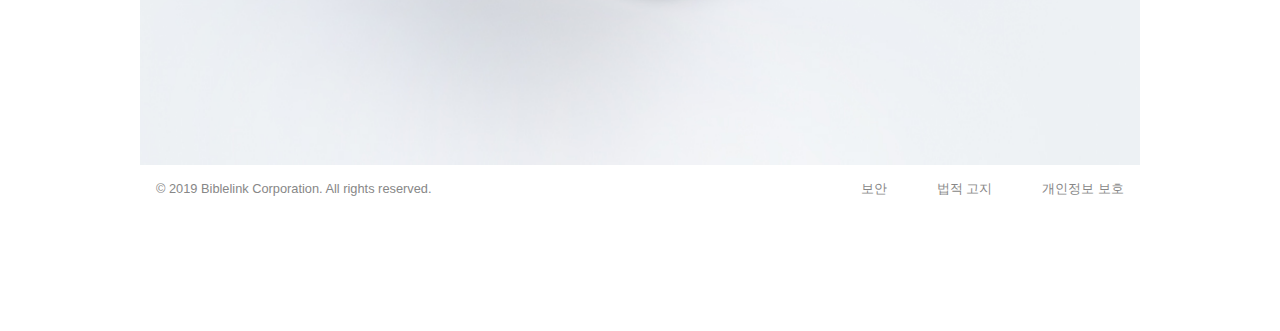
==== commit b70502db: "navbar scroll hiding & etc.." ====
--- a/index.html
+++ b/index.html
@@ -1,179 +1,179 @@
 <!DOCTYPE html>
 <html>
-  <head>
-    <meta charset="utf-8" />
-    <meta http-equiv="X-UA-Compatible" content="IE=edge" />
-    <title>BibleLink</title>
-    <meta name="viewport" content="width=device-width, initial-scale=1" />
-    <link rel="stylesheet" type="text/css" media="screen" href="res/main.css" />
-    <script src="res/main.js"></script>
-  </head>
 
-  <body>
-    <header>
-      <nav>
-        <div class="nav">
-          <div class="logo-wrapper">
-            <a href="index.html">
-              <div class="logo"></div>
-            </a>
-          </div>
-          <div class="menu-wrapper">
-            <a href="#intr-title">
-              <div class="tm m-intro">서비스 소개</div>
-            </a>
-            <a href="#fc-title">
-              <div class="tm m-func">기능 소개</div>
-            </a>
-            <a href="#dn-title">
-              <div class="tm m-down">다운로드</div>
-            </a>
-            <a href="#ft-container">
-              <div class="tm m-sup">고객지원</div>
-            </a>
-          </div>
+<head>
+  <meta charset="utf-8" />
+  <meta http-equiv="X-UA-Compatible" content="IE=edge" />
+  <title>BibleLink</title>
+  <meta name="viewport" content="width=device-width, initial-scale=1, viewport-fit=cover">
+  <link rel="stylesheet" type="text/css" media="screen" href="res/main.css" />
+</head>
+
+<body>
+  <div id="header">
+    <div class="nav">
+      <div class="logo-wrapper">
+        <a href="index.html">
+          <div class="logo"></div>
+        </a>
+      </div>
+      <div class="menu-wrapper">
+        <a href="#intr-title">
+          <div class="tm m-intro">서비스 소개</div>
+        </a>
+        <a href="#fc-title">
+          <div class="tm m-func">기능 소개</div>
+        </a>
+        <a href="#dn-title">
+          <div class="tm m-down">다운로드</div>
+        </a>
+        <a href="#ft-container">
+          <div class="tm m-sup">고객지원</div>
+        </a>
+      </div>
+    </div>
+  </div>
+  <div class="bg-container">
+    <div class="bg-symbol"></div>
+    <div class="bg-type1"></div>
+    <div class="bg-type2"></div>
+
+    <main>
+      <div class="space-nav"></div>
+      <div id="sec-a">
+        <div class="intr-img">
+          <h1 class="main-msg">말씀을 더 가까이,<br />말씀을 내 삶으로.</h1>
         </div>
-      </nav>
-    </header>
-    <div class="bg-container">
-      <div class="bg-symbol"></div>
-      <div class="bg-type1"></div>
-      <div class="bg-type2"></div>
-
-      <main>
-        <div class="space-nav"></div>
-        <div id="sec-a">
-          <div class="intr-img">
-            <h1 class="main-msg">말씀을 더 가까이,<br />말씀을 내 삶으로.</h1>
-          </div>
-          <div class="intr-container">
-            <h4 id="intr-title">서비스 소개</h4>
-            <div class="line"></div>
-            <p class="intr-dsc">
-              바이블link는 유트브 등 인터넷에 올라와 있는 수많은 영상중 선별
-              검증된 영상만을 카테고리별로 모았습니다. 성경을 알고자 하는 갈증이
-              있지만 시간이 부족하고 성경공부 리더를 만나지 못한 채 성경의
-              갈증에 메말라 있는 사람이라면 ‘바이블link’ 를 이용하세요!
-            </p>
-            <div class="line"></div>
-          </div>
+        <div class="intr-container">
+          <h4 id="intr-title">서비스 소개</h4>
+          <div class="line"></div>
+          <p class="intr-dsc">
+            바이블link는 유트브 등 인터넷에 올라와 있는 수많은 영상중 선별
+            검증된 영상만을 카테고리별로 모았습니다. 성경을 알고자 하는 갈증이
+            있지만 시간이 부족하고 성경공부 리더를 만나지 못한 채 성경의
+            갈증에 메말라 있는 사람이라면 ‘바이블link’ 를 이용하세요!
+          </p>
+          <div class="line"></div>
         </div>
-        <div id="sec-b">
-          <h4 id="fc-title">기능 소개</h4>
-          <div class="line"></div>
-          <div class="feat f-right">
-            <div class="img-box left">
-              <div class="img-wrapper">
-                <div class="f1-img1"></div>
-                <div class="f1-img2"></div>
-              </div>
-            </div>
-            <div class="txt-box right">
-              <div class="txt-wrapper">
-                <h2 class="f-title">최신/인기 강좌</h2>
-                <p class="f-dsc">
-                  인기강좌와 추천강좌로<br />
-                  관심 속 강좌를 한눈에 확인하세요!
-                </p>
-              </div>
+      </div>
+      <div id="sec-b">
+        <h4 id="fc-title">기능 소개</h4>
+        <div class="line"></div>
+        <div class="feat f-right">
+          <div class="img-box left">
+            <div class="img-wrapper">
+              <div class="f1-img1"></div>
+              <div class="f1-img2"></div>
             </div>
           </div>
-          <div class="feat f-left">
-            <div class="img-box right">
-              <div class="img-wrapper">
-                <div class="f2-img1"></div>
-                <div class="f2-img2"></div>
-              </div>
-            </div>
-            <div class="txt-box left">
-              <div class="txt-wrapper">
-                <h2 class="f-title">책별 강좌</h2>
-                <p class="f-dsc">
-                  나눠져 있던 강좌들을 책별 강좌를 통해<br />
-                  조금 더 조직화된 방법으로 시청해 보세요!
-                </p>
-              </div>
-            </div>
-          </div>
-          <div class="feat f-right">
-            <div class="img-box left">
-              <div class="img-wrapper">
-                <div class="f3-img1"></div>
-                <div class="f3-img2"></div>
-              </div>
-            </div>
-            <div class="txt-box right">
-              <div class="txt-wrapper">
-                <h2 class="f-title">추천 도서</h2>
-                <p class="f-dsc">
-                  바이블link가 자신있게 추천하는 도서!<br />
-                  더 깊고, 진한 묵상의 도구를 만나보세요.
-                </p>
-              </div>
-            </div>
-          </div>
-          <div class="feat f-left">
-            <div class="img-box right">
-              <div class="img-wrapper">
-                <div class="f4-img1"></div>
-                <div class="f4-img2"></div>
-              </div>
-            </div>
-            <div class="txt-box left">
-              <div class="txt-wrapper">
-                <h2 class="f-title">마이링크</h2>
-                <p class="f-dsc">
-                  내가 담은 강좌, 좋아하는 강좌, 시청했던 강좌.<br />
-                  마이링크를 통해 체계적으로 관리하세요!
-                </p>
-              </div>
-            </div>
-          </div>
-          <div class="feat f-right">
-            <div class="img-box left">
-              <div class="img-wrapper">
-                <div class="f5-img1"></div>
-                <div class="f5-img2"></div>
-              </div>
-            </div>
-            <div class="txt-box right">
-              <div class="txt-wrapper">
-                <h2 class="f-title">행사·이벤트</h2>
-                <p class="f-dsc">
-                  정보에 게시되는 행사와 이벤트를 통해<br />
-                  나눔과 섬김의 실천에 동참해 보세요!
-                </p>
-              </div>
+          <div class="txt-box right">
+            <div class="txt-wrapper">
+              <h2 class="f-title">최신/인기 강좌</h2>
+              <p class="f-dsc">
+                인기강좌와 추천강좌로<br />
+                관심 속 강좌를 한눈에 확인하세요!
+              </p>
             </div>
           </div>
         </div>
-        <div id="sec-c">
-          <div class="sc-container">
-            <h4 id="dn-title">다운로드</h4>
-            <div class="line"></div>
-            <p class="dn-dsc">
-              안드로이드폰 플레이스토어와 아이폰 앱스토어에서 바이블link를
-              다운받으세요!
-            </p>
-            <div class="dn-btn-wrapper">
-              <a class="dn-btn1" href=""></a>
-              <a class="dn-btn2" href="#"></a>
+        <div class="feat f-left">
+          <div class="img-box right">
+            <div class="img-wrapper">
+              <div class="f2-img1"></div>
+              <div class="f2-img2"></div>
+            </div>
+          </div>
+          <div class="txt-box left">
+            <div class="txt-wrapper">
+              <h2 class="f-title">책별 강좌</h2>
+              <p class="f-dsc">
+                나눠져 있던 강좌들을 책별 강좌를 통해<br />
+                조금 더 조직화된 방법으로 시청해 보세요!
+              </p>
             </div>
           </div>
         </div>
-      </main>
-      <footer>
-        <div id="ft-container">
-          <p class="copyright">
-            © 2019 Biblelink Corporation. All rights reserved.
-          </p>
-          <div class="mn-policy">
-            <a class="fmn security" href="#">보안</a>
-            <a class="fmn leegal" href="#">법적 고지</a>
-            <a class="fmn arivate" href="#">개인정보 보호</a>
+        <div class="feat f-right">
+          <div class="img-box left">
+            <div class="img-wrapper">
+              <div class="f3-img1"></div>
+              <div class="f3-img2"></div>
+            </div>
+          </div>
+          <div class="txt-box right">
+            <div class="txt-wrapper">
+              <h2 class="f-title">추천 도서</h2>
+              <p class="f-dsc">
+                바이블link가 자신있게 추천하는 도서!<br />
+                더 깊고, 진한 묵상의 도구를 만나보세요.
+              </p>
+            </div>
           </div>
         </div>
-      </footer>
-    </div>
-  </body>
-</html>
+        <div class="feat f-left">
+          <div class="img-box right">
+            <div class="img-wrapper">
+              <div class="f4-img1"></div>
+              <div class="f4-img2"></div>
+            </div>
+          </div>
+          <div class="txt-box left">
+            <div class="txt-wrapper">
+              <h2 class="f-title">마이링크</h2>
+              <p class="f-dsc">
+                내가 담은 강좌, 좋아하는 강좌, 시청했던 강좌.<br />
+                마이링크를 통해 체계적으로 관리하세요!
+              </p>
+            </div>
+          </div>
+        </div>
+        <div class="feat f-right">
+          <div class="img-box left">
+            <div class="img-wrapper">
+              <div class="f5-img1"></div>
+              <div class="f5-img2"></div>
+            </div>
+          </div>
+          <div class="txt-box right">
+            <div class="txt-wrapper">
+              <h2 class="f-title">행사·이벤트</h2>
+              <p class="f-dsc">
+                정보에 게시되는 행사와 이벤트를 통해<br />
+                나눔과 섬김의 실천에 동참해 보세요!
+              </p>
+            </div>
+          </div>
+        </div>
+      </div>
+      <div id="sec-c">
+        <div class="sc-container">
+          <h4 id="dn-title">다운로드</h4>
+          <div class="line"></div>
+          <p class="dn-dsc">
+            안드로이드폰 플레이스토어와 아이폰 앱스토어에서 바이블link를
+            다운받으세요!
+          </p>
+          <div class="dn-btn-wrapper">
+            <a class="dn-btn1" href=""></a>
+            <a class="dn-btn2" href="#"></a>
+          </div>
+        </div>
+      </div>
+    </main>
+    <footer>
+      <div id="ft-container">
+        <p class="copyright">
+          © 2019 Biblelink Corporation. All rights reserved.
+        </p>
+        <div class="mn-policy">
+          <a class="fmn security" href="#">보안</a>
+          <a class="fmn leegal" href="#">법적 고지</a>
+          <a class="fmn arivate" href="#">개인정보 보호</a>
+        </div>
+      </div>
+    </footer>
+  </div>
+  <script src="res/main.js"></script>
+</body>
+
+</html>--- a/res/main.css
+++ b/res/main.css
@@ -8,7 +8,6 @@
   overflow-x: hidden;
   width: 100vw;
   min-width: 320px;
-  height: 100%;
   font-family: sans-serif;
   scroll-behavior: smooth;
 }
@@ -17,9 +16,8 @@
   display: block;
 }
 
-header {
+#header {
   position: fixed;
-  background-color: white;
   top: 0;
   right: 0;
   left: 0;
@@ -27,23 +25,21 @@
   display: block;
   margin: 0;
   width: 100%;
-  height: auto;
-}
-
-nav {
-  margin: 0 auto;
-  max-width: 1032px;
-  background-color: white;
+  background-color: rgba(255, 255, 255, 0.9);
+  -webkit-transition: all 0.3s ease;
+  -moz-transition: all 0.3s ease;
+  -o-transition: all 0.3s ease;
+  transition: all 0.3s ease;
 }
 
 main {
   display: block;
   margin: 0 auto;
-  max-width: 1032px;
+  max-width: 1000px;
 }
 
 footer {
-  max-width: 1032px;
+  max-width: 1000px;
   margin: 0 auto;
   height: 150px;
 }
@@ -78,7 +74,8 @@
 }
 
 @media screen and (min-width: 1071px) {
-  header {
+
+  #header {
     box-shadow: 0px 1px 2px #00000035;
   }
 
@@ -95,7 +92,7 @@
     -ms-flex-pack: justify;
     justify-content: center;
     height: 60px;
-    width: 1000px;
+    width: 968px;
     padding: 0 16px;
   }
 
@@ -454,7 +451,7 @@
     width: 50%;
   }
 
-  .mn-policy > a {
+  .mn-policy>a {
     text-decoration: none;
     color: #878787;
   }
@@ -502,7 +499,7 @@
 }
 
 @media screen and (min-width: 761px) and (max-width: 1070px) {
-  header {
+  #header {
     box-shadow: 0px 1px 2px #00000035;
   }
 
@@ -513,11 +510,12 @@
   }
 
   .nav {
+    margin: 0 auto;
     display: flex;
     -webkit-box-pack: justify;
     -ms-flex-pack: justify;
     height: 60px;
-    width: 95vw;
+    max-width: 968px;
     padding: 0 16px;
   }
 
@@ -880,7 +878,7 @@
     width: 50%;
   }
 
-  .mn-policy > a {
+  .mn-policy>a {
     text-decoration: none;
     color: #878787;
   }
@@ -929,13 +927,10 @@
 
 @media screen and (max-width: 760px) {
   body {
-    width: 100vw;
-    height: auto;
     overflow-x: hidden;
   }
 
-  header {
-    width: 100vw;
+  #header {
     box-shadow: 0px 1px 2px #00000035;
   }
 
@@ -1303,7 +1298,7 @@
     width: 100%;
   }
 
-  .mn-policy > a {
+  .mn-policy>a {
     text-decoration: none;
     color: #878787;
   }
@@ -1348,4 +1343,4 @@
     width: 100%;
     height: 60vh;
   }
-}
+}